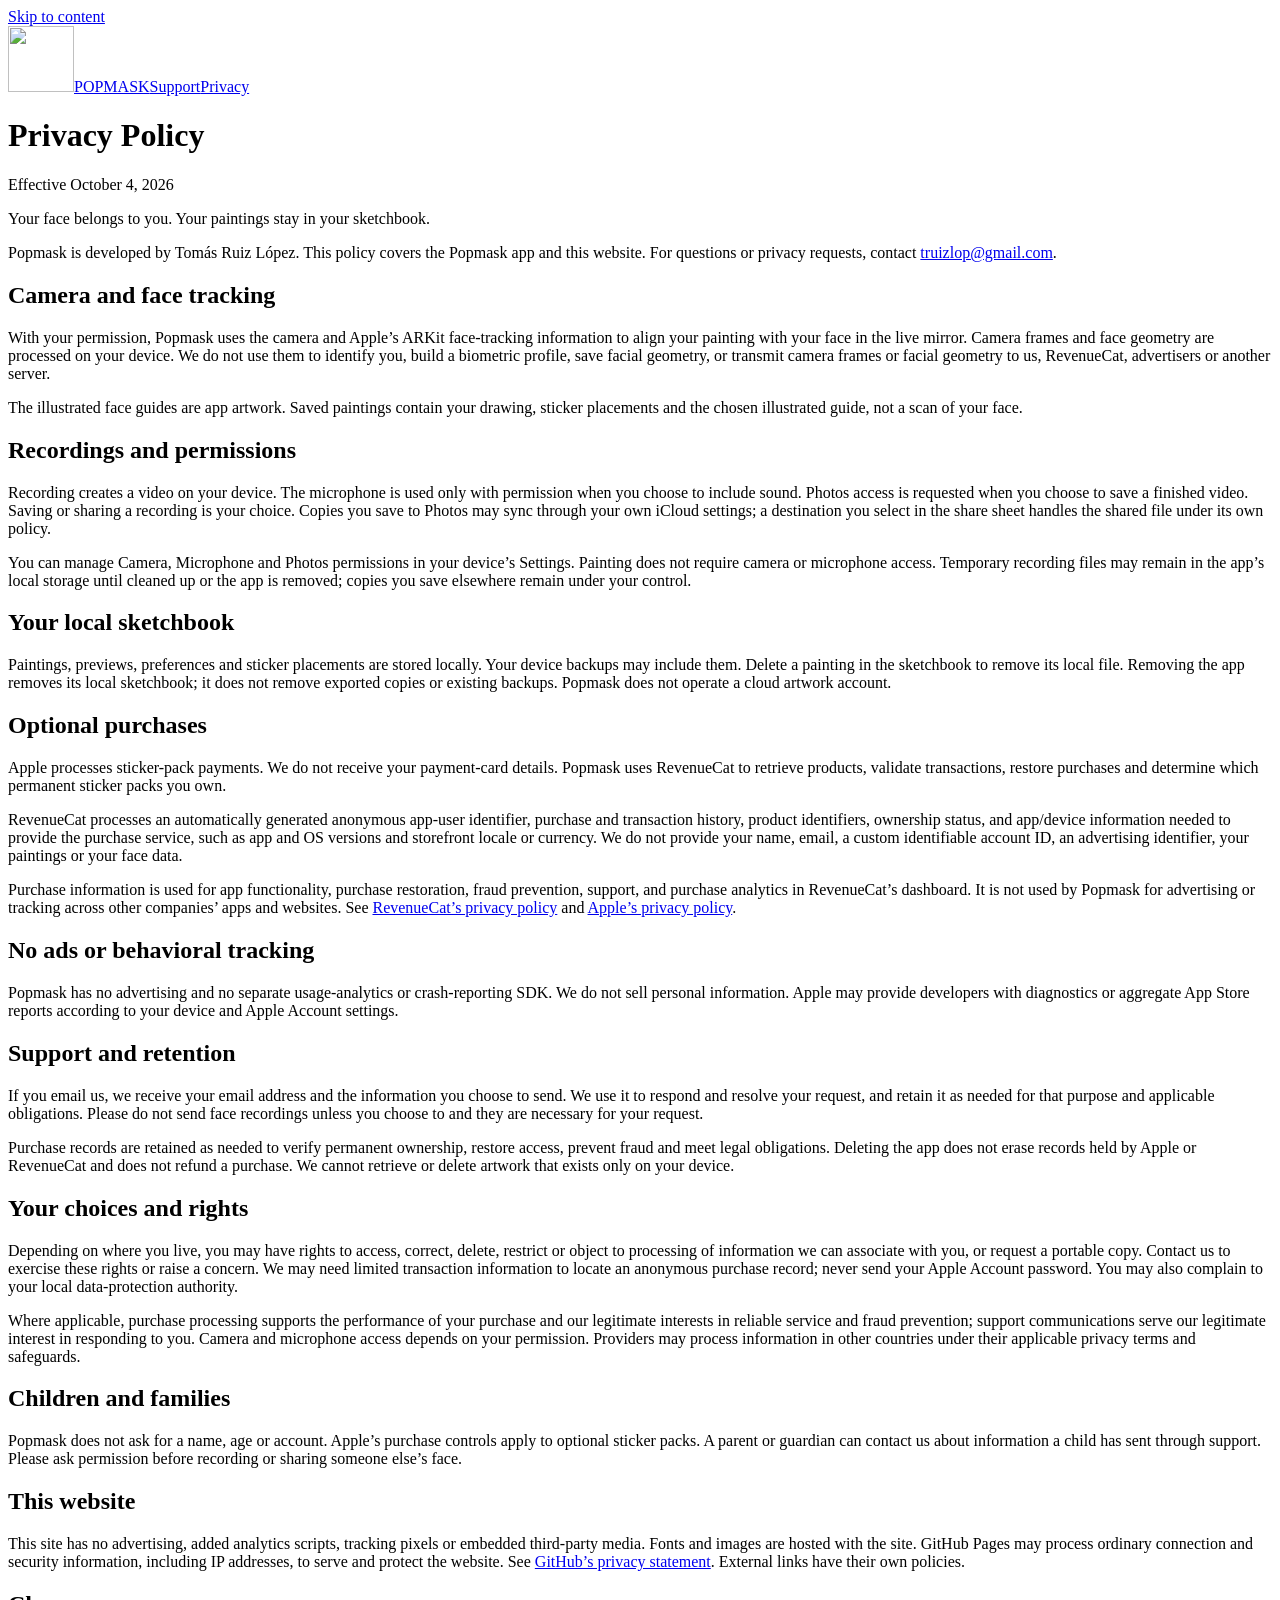
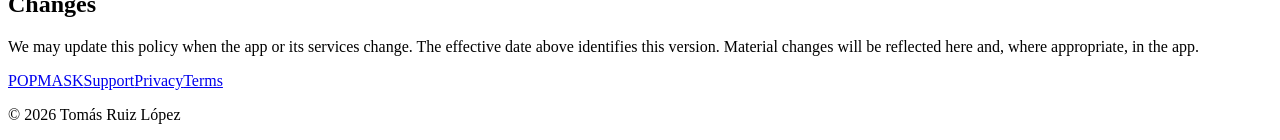
==== privacy/index.html @ 9709d796 "Publish Popmask landing, support and legal pages" ====
<!doctype html>
<html lang="en"><head><meta charset="utf-8"><meta name="viewport" content="width=device-width,initial-scale=1"><title>Privacy Policy · Popmask</title><meta name="description" content="How Popmask handles your artwork, camera, recordings and optional sticker purchases."><meta name="theme-color" content="#fff6e5"><link rel="canonical" href="https://truizlop.github.io/popmask-site/privacy/"><meta property="og:title" content="Privacy Policy · Popmask"><meta property="og:description" content="How Popmask handles your artwork, camera, recordings and optional sticker purchases."><meta property="og:type" content="website"><meta property="og:url" content="https://truizlop.github.io/popmask-site/privacy/"><meta property="og:image" content="https://truizlop.github.io/popmask-site/assets/icon.png"><link rel="icon" href="/popmask-site/assets/icon.png"><link rel="apple-touch-icon" href="/popmask-site/assets/icon.png"><link rel="stylesheet" href="/popmask-site/style.css"><link rel="preload" href="/popmask-site/assets/Chewy-Regular.ttf" as="font" type="font/ttf" crossorigin></head><body><a class="skip" href="#main">Skip to content</a><header><nav class="wrap" aria-label="Main navigation"><a class="brand" href="/popmask-site/"><img src="/popmask-site/assets/icon.png" width="66" height="66" alt="">POPMASK</a><a href="/popmask-site/support/">Support</a><a href="/popmask-site/privacy/">Privacy</a></nav></header><main id="main" class="article">
<h1>Privacy Policy</h1><p class="date">Effective October 4, 2026</p><p class="lead">Your face belongs to you. Your paintings stay in your sketchbook.</p><p>Popmask is developed by Tomás Ruiz López. This policy covers the Popmask app and this website. For questions or privacy requests, contact <a href="mailto:truizlop@gmail.com?subject=Popmask%20privacy">truizlop@gmail.com</a>.</p>
<h2>Camera and face tracking</h2><p>With your permission, Popmask uses the camera and Apple’s ARKit face-tracking information to align your painting with your face in the live mirror. Camera frames and face geometry are processed on your device. We do not use them to identify you, build a biometric profile, save facial geometry, or transmit camera frames or facial geometry to us, RevenueCat, advertisers or another server.</p><p>The illustrated face guides are app artwork. Saved paintings contain your drawing, sticker placements and the chosen illustrated guide, not a scan of your face.</p>
<h2>Recordings and permissions</h2><p>Recording creates a video on your device. The microphone is used only with permission when you choose to include sound. Photos access is requested when you choose to save a finished video. Saving or sharing a recording is your choice. Copies you save to Photos may sync through your own iCloud settings; a destination you select in the share sheet handles the shared file under its own policy.</p><p>You can manage Camera, Microphone and Photos permissions in your device’s Settings. Painting does not require camera or microphone access. Temporary recording files may remain in the app’s local storage until cleaned up or the app is removed; copies you save elsewhere remain under your control.</p>
<h2>Your local sketchbook</h2><p>Paintings, previews, preferences and sticker placements are stored locally. Your device backups may include them. Delete a painting in the sketchbook to remove its local file. Removing the app removes its local sketchbook; it does not remove exported copies or existing backups. Popmask does not operate a cloud artwork account.</p>
<h2>Optional purchases</h2><p>Apple processes sticker-pack payments. We do not receive your payment-card details. Popmask uses RevenueCat to retrieve products, validate transactions, restore purchases and determine which permanent sticker packs you own.</p><p>RevenueCat processes an automatically generated anonymous app-user identifier, purchase and transaction history, product identifiers, ownership status, and app/device information needed to provide the purchase service, such as app and OS versions and storefront locale or currency. We do not provide your name, email, a custom identifiable account ID, an advertising identifier, your paintings or your face data.</p><p>Purchase information is used for app functionality, purchase restoration, fraud prevention, support, and purchase analytics in RevenueCat’s dashboard. It is not used by Popmask for advertising or tracking across other companies’ apps and websites. See <a href="https://www.revenuecat.com/privacy-policy">RevenueCat’s privacy policy</a> and <a href="https://www.apple.com/legal/privacy/">Apple’s privacy policy</a>.</p>
<h2>No ads or behavioral tracking</h2><p>Popmask has no advertising and no separate usage-analytics or crash-reporting SDK. We do not sell personal information. Apple may provide developers with diagnostics or aggregate App Store reports according to your device and Apple Account settings.</p>
<h2>Support and retention</h2><p>If you email us, we receive your email address and the information you choose to send. We use it to respond and resolve your request, and retain it as needed for that purpose and applicable obligations. Please do not send face recordings unless you choose to and they are necessary for your request.</p><p>Purchase records are retained as needed to verify permanent ownership, restore access, prevent fraud and meet legal obligations. Deleting the app does not erase records held by Apple or RevenueCat and does not refund a purchase. We cannot retrieve or delete artwork that exists only on your device.</p>
<h2>Your choices and rights</h2><p>Depending on where you live, you may have rights to access, correct, delete, restrict or object to processing of information we can associate with you, or request a portable copy. Contact us to exercise these rights or raise a concern. We may need limited transaction information to locate an anonymous purchase record; never send your Apple Account password. You may also complain to your local data-protection authority.</p><p>Where applicable, purchase processing supports the performance of your purchase and our legitimate interests in reliable service and fraud prevention; support communications serve our legitimate interest in responding to you. Camera and microphone access depends on your permission. Providers may process information in other countries under their applicable privacy terms and safeguards.</p>
<h2>Children and families</h2><p>Popmask does not ask for a name, age or account. Apple’s purchase controls apply to optional sticker packs. A parent or guardian can contact us about information a child has sent through support. Please ask permission before recording or sharing someone else’s face.</p>
<h2>This website</h2><p>This site has no advertising, added analytics scripts, tracking pixels or embedded third-party media. Fonts and images are hosted with the site. GitHub Pages may process ordinary connection and security information, including IP addresses, to serve and protect the website. See <a href="https://docs.github.com/en/site-policy/privacy-policies/github-general-privacy-statement">GitHub’s privacy statement</a>. External links have their own policies.</p>
<h2>Changes</h2><p>We may update this policy when the app or its services change. The effective date above identifies this version. Material changes will be reflected here and, where appropriate, in the app.</p></main><footer><div class="wrap footer-inner"><a class="brand" href="/popmask-site/">POPMASK</a><a href="/popmask-site/support/">Support</a><a href="/popmask-site/privacy/">Privacy</a><a href="/popmask-site/terms/">Terms</a><p>© 2026 Tomás Ruiz López</p></div></footer></body></html>
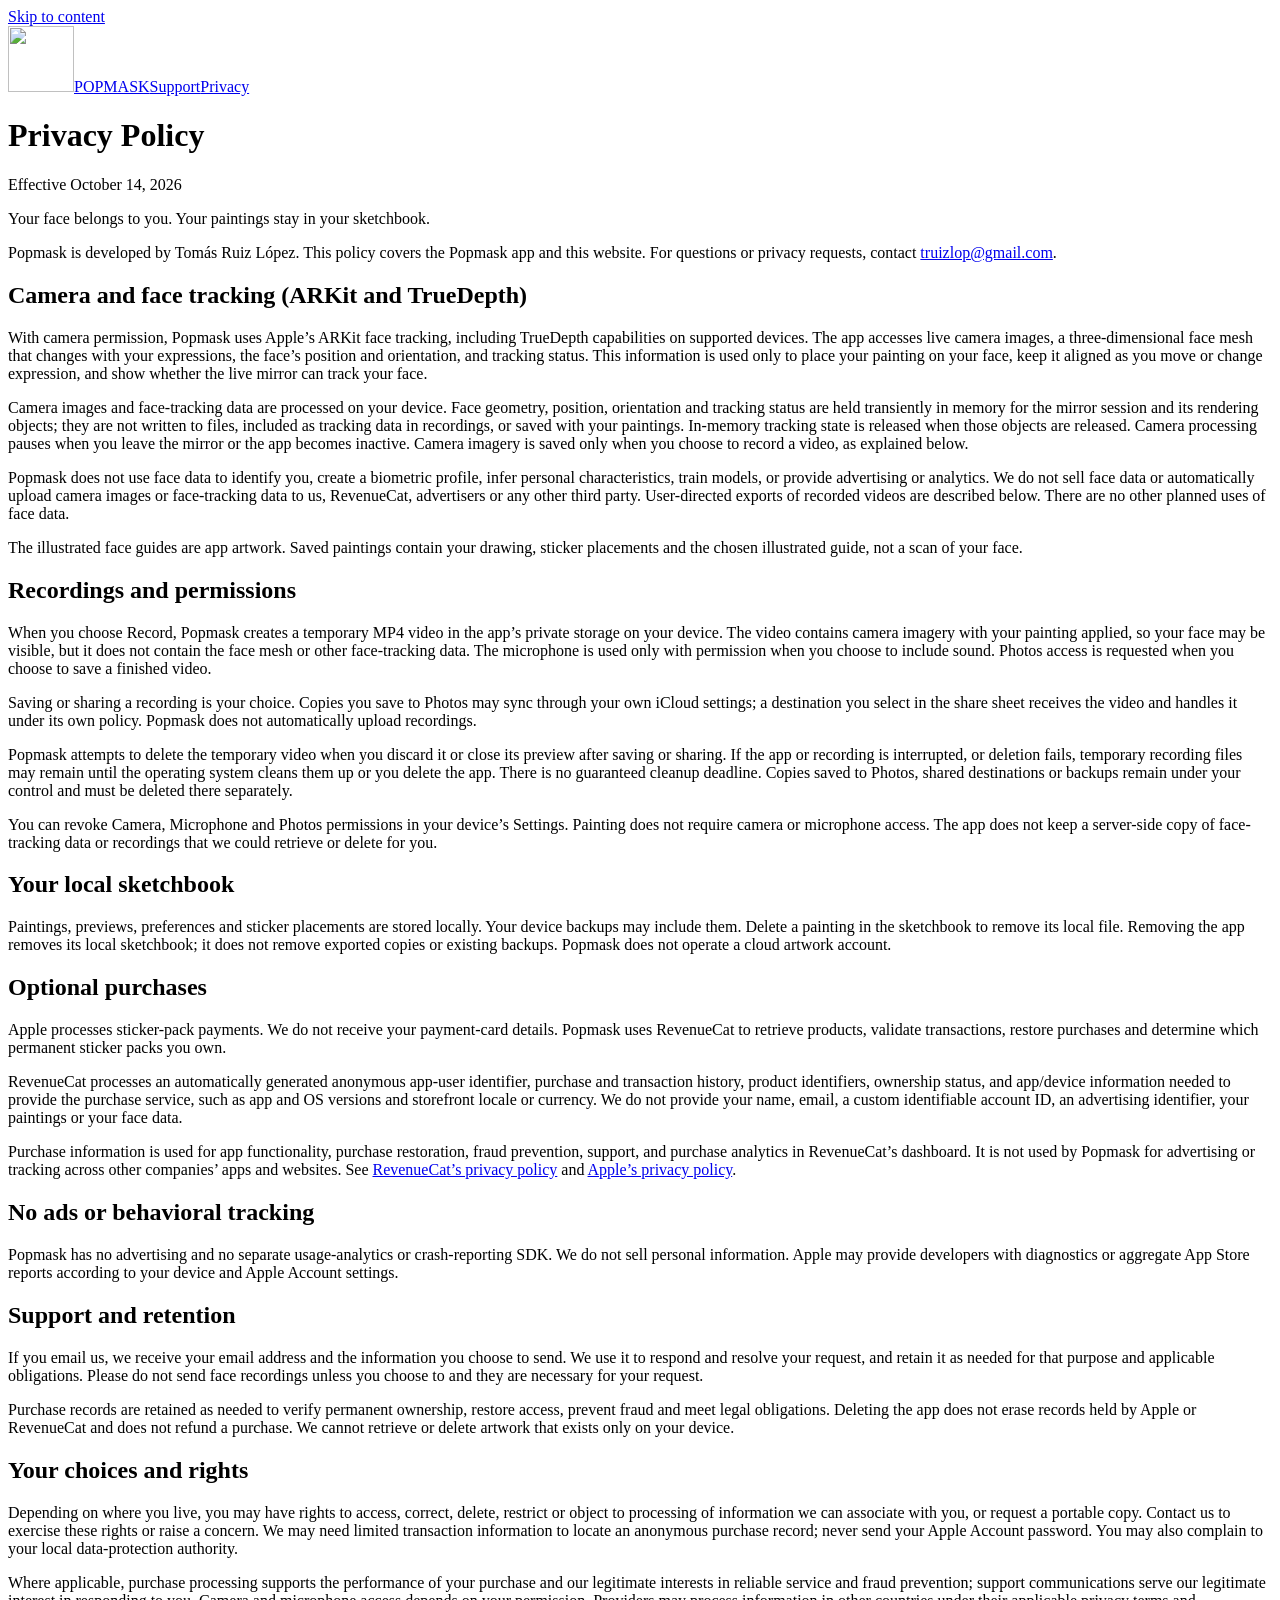
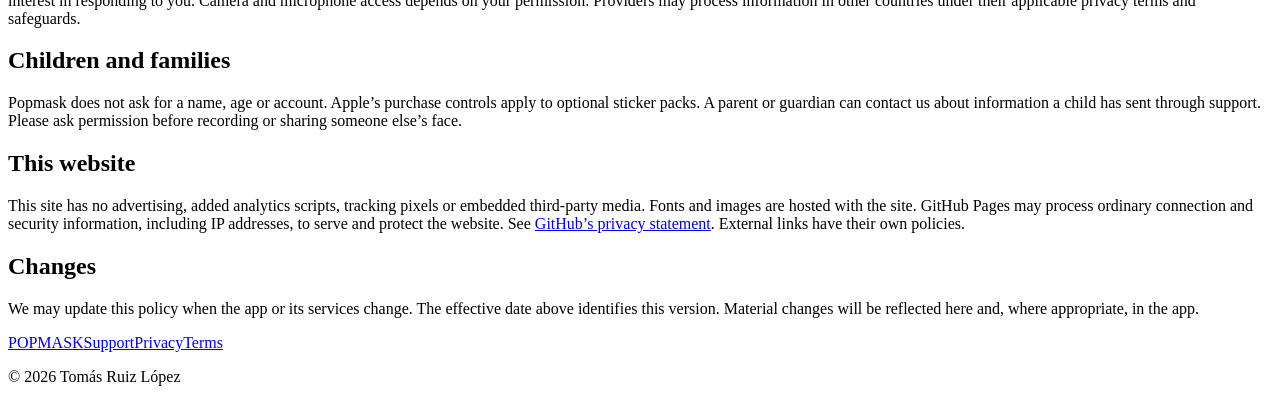
==== commit a70cd5e5: "Clarify TrueDepth face data handling and retention" ====
--- a/privacy/index.html
+++ b/privacy/index.html
@@ -1,8 +1,16 @@
 <!doctype html>
 <html lang="en"><head><meta charset="utf-8"><meta name="viewport" content="width=device-width,initial-scale=1"><title>Privacy Policy · Popmask</title><meta name="description" content="How Popmask handles your artwork, camera, recordings and optional sticker purchases."><meta name="theme-color" content="#fff6e5"><link rel="canonical" href="https://truizlop.github.io/popmask-site/privacy/"><meta property="og:title" content="Privacy Policy · Popmask"><meta property="og:description" content="How Popmask handles your artwork, camera, recordings and optional sticker purchases."><meta property="og:type" content="website"><meta property="og:url" content="https://truizlop.github.io/popmask-site/privacy/"><meta property="og:image" content="https://truizlop.github.io/popmask-site/assets/icon.png"><link rel="icon" href="/popmask-site/assets/icon.png"><link rel="apple-touch-icon" href="/popmask-site/assets/icon.png"><link rel="stylesheet" href="/popmask-site/style.css"><link rel="preload" href="/popmask-site/assets/Chewy-Regular.ttf" as="font" type="font/ttf" crossorigin></head><body><a class="skip" href="#main">Skip to content</a><header><nav class="wrap" aria-label="Main navigation"><a class="brand" href="/popmask-site/"><img src="/popmask-site/assets/icon.png" width="66" height="66" alt="">POPMASK</a><a href="/popmask-site/support/">Support</a><a href="/popmask-site/privacy/">Privacy</a></nav></header><main id="main" class="article">
-<h1>Privacy Policy</h1><p class="date">Effective October 4, 2026</p><p class="lead">Your face belongs to you. Your paintings stay in your sketchbook.</p><p>Popmask is developed by Tomás Ruiz López. This policy covers the Popmask app and this website. For questions or privacy requests, contact <a href="mailto:truizlop@gmail.com?subject=Popmask%20privacy">truizlop@gmail.com</a>.</p>
-<h2>Camera and face tracking</h2><p>With your permission, Popmask uses the camera and Apple’s ARKit face-tracking information to align your painting with your face in the live mirror. Camera frames and face geometry are processed on your device. We do not use them to identify you, build a biometric profile, save facial geometry, or transmit camera frames or facial geometry to us, RevenueCat, advertisers or another server.</p><p>The illustrated face guides are app artwork. Saved paintings contain your drawing, sticker placements and the chosen illustrated guide, not a scan of your face.</p>
-<h2>Recordings and permissions</h2><p>Recording creates a video on your device. The microphone is used only with permission when you choose to include sound. Photos access is requested when you choose to save a finished video. Saving or sharing a recording is your choice. Copies you save to Photos may sync through your own iCloud settings; a destination you select in the share sheet handles the shared file under its own policy.</p><p>You can manage Camera, Microphone and Photos permissions in your device’s Settings. Painting does not require camera or microphone access. Temporary recording files may remain in the app’s local storage until cleaned up or the app is removed; copies you save elsewhere remain under your control.</p>
+<h1>Privacy Policy</h1><p class="date">Effective October 14, 2026</p><p class="lead">Your face belongs to you. Your paintings stay in your sketchbook.</p><p>Popmask is developed by Tomás Ruiz López. This policy covers the Popmask app and this website. For questions or privacy requests, contact <a href="mailto:truizlop@gmail.com?subject=Popmask%20privacy">truizlop@gmail.com</a>.</p>
+<h2 id="camera-face-data">Camera and face tracking (ARKit and TrueDepth)</h2>
+<p>With camera permission, Popmask uses Apple’s ARKit face tracking, including TrueDepth capabilities on supported devices. The app accesses live camera images, a three-dimensional face mesh that changes with your expressions, the face’s position and orientation, and tracking status. This information is used only to place your painting on your face, keep it aligned as you move or change expression, and show whether the live mirror can track your face.</p>
+<p>Camera images and face-tracking data are processed on your device. Face geometry, position, orientation and tracking status are held transiently in memory for the mirror session and its rendering objects; they are not written to files, included as tracking data in recordings, or saved with your paintings. In-memory tracking state is released when those objects are released. Camera processing pauses when you leave the mirror or the app becomes inactive. Camera imagery is saved only when you choose to record a video, as explained below.</p>
+<p>Popmask does not use face data to identify you, create a biometric profile, infer personal characteristics, train models, or provide advertising or analytics. We do not sell face data or automatically upload camera images or face-tracking data to us, RevenueCat, advertisers or any other third party. User-directed exports of recorded videos are described below. There are no other planned uses of face data.</p>
+<p>The illustrated face guides are app artwork. Saved paintings contain your drawing, sticker placements and the chosen illustrated guide, not a scan of your face.</p>
+<h2 id="recordings-permissions">Recordings and permissions</h2>
+<p>When you choose Record, Popmask creates a temporary MP4 video in the app’s private storage on your device. The video contains camera imagery with your painting applied, so your face may be visible, but it does not contain the face mesh or other face-tracking data. The microphone is used only with permission when you choose to include sound. Photos access is requested when you choose to save a finished video.</p>
+<p>Saving or sharing a recording is your choice. Copies you save to Photos may sync through your own iCloud settings; a destination you select in the share sheet receives the video and handles it under its own policy. Popmask does not automatically upload recordings.</p>
+<p>Popmask attempts to delete the temporary video when you discard it or close its preview after saving or sharing. If the app or recording is interrupted, or deletion fails, temporary recording files may remain until the operating system cleans them up or you delete the app. There is no guaranteed cleanup deadline. Copies saved to Photos, shared destinations or backups remain under your control and must be deleted there separately.</p>
+<p>You can revoke Camera, Microphone and Photos permissions in your device’s Settings. Painting does not require camera or microphone access. The app does not keep a server-side copy of face-tracking data or recordings that we could retrieve or delete for you.</p>
 <h2>Your local sketchbook</h2><p>Paintings, previews, preferences and sticker placements are stored locally. Your device backups may include them. Delete a painting in the sketchbook to remove its local file. Removing the app removes its local sketchbook; it does not remove exported copies or existing backups. Popmask does not operate a cloud artwork account.</p>
 <h2>Optional purchases</h2><p>Apple processes sticker-pack payments. We do not receive your payment-card details. Popmask uses RevenueCat to retrieve products, validate transactions, restore purchases and determine which permanent sticker packs you own.</p><p>RevenueCat processes an automatically generated anonymous app-user identifier, purchase and transaction history, product identifiers, ownership status, and app/device information needed to provide the purchase service, such as app and OS versions and storefront locale or currency. We do not provide your name, email, a custom identifiable account ID, an advertising identifier, your paintings or your face data.</p><p>Purchase information is used for app functionality, purchase restoration, fraud prevention, support, and purchase analytics in RevenueCat’s dashboard. It is not used by Popmask for advertising or tracking across other companies’ apps and websites. See <a href="https://www.revenuecat.com/privacy-policy">RevenueCat’s privacy policy</a> and <a href="https://www.apple.com/legal/privacy/">Apple’s privacy policy</a>.</p>
 <h2>No ads or behavioral tracking</h2><p>Popmask has no advertising and no separate usage-analytics or crash-reporting SDK. We do not sell personal information. Apple may provide developers with diagnostics or aggregate App Store reports according to your device and Apple Account settings.</p>
@@ -10,4 +18,4 @@
 <h2>Your choices and rights</h2><p>Depending on where you live, you may have rights to access, correct, delete, restrict or object to processing of information we can associate with you, or request a portable copy. Contact us to exercise these rights or raise a concern. We may need limited transaction information to locate an anonymous purchase record; never send your Apple Account password. You may also complain to your local data-protection authority.</p><p>Where applicable, purchase processing supports the performance of your purchase and our legitimate interests in reliable service and fraud prevention; support communications serve our legitimate interest in responding to you. Camera and microphone access depends on your permission. Providers may process information in other countries under their applicable privacy terms and safeguards.</p>
 <h2>Children and families</h2><p>Popmask does not ask for a name, age or account. Apple’s purchase controls apply to optional sticker packs. A parent or guardian can contact us about information a child has sent through support. Please ask permission before recording or sharing someone else’s face.</p>
 <h2>This website</h2><p>This site has no advertising, added analytics scripts, tracking pixels or embedded third-party media. Fonts and images are hosted with the site. GitHub Pages may process ordinary connection and security information, including IP addresses, to serve and protect the website. See <a href="https://docs.github.com/en/site-policy/privacy-policies/github-general-privacy-statement">GitHub’s privacy statement</a>. External links have their own policies.</p>
-<h2>Changes</h2><p>We may update this policy when the app or its services change. The effective date above identifies this version. Material changes will be reflected here and, where appropriate, in the app.</p></main><footer><div class="wrap footer-inner"><a class="brand" href="/popmask-site/">POPMASK</a><a href="/popmask-site/support/">Support</a><a href="/popmask-site/privacy/">Privacy</a><a href="/popmask-site/terms/">Terms</a><p>© 2026 Tomás Ruiz López</p></div></footer></body></html>+<h2>Changes</h2><p>We may update this policy when the app or its services change. The effective date above identifies this version. Material changes will be reflected here and, where appropriate, in the app.</p></main><footer><div class="wrap footer-inner"><a class="brand" href="/popmask-site/">POPMASK</a><a href="/popmask-site/support/">Support</a><a href="/popmask-site/privacy/">Privacy</a><a href="/popmask-site/terms/">Terms</a><p>© 2026 Tomás Ruiz López</p></div></footer></body></html>
